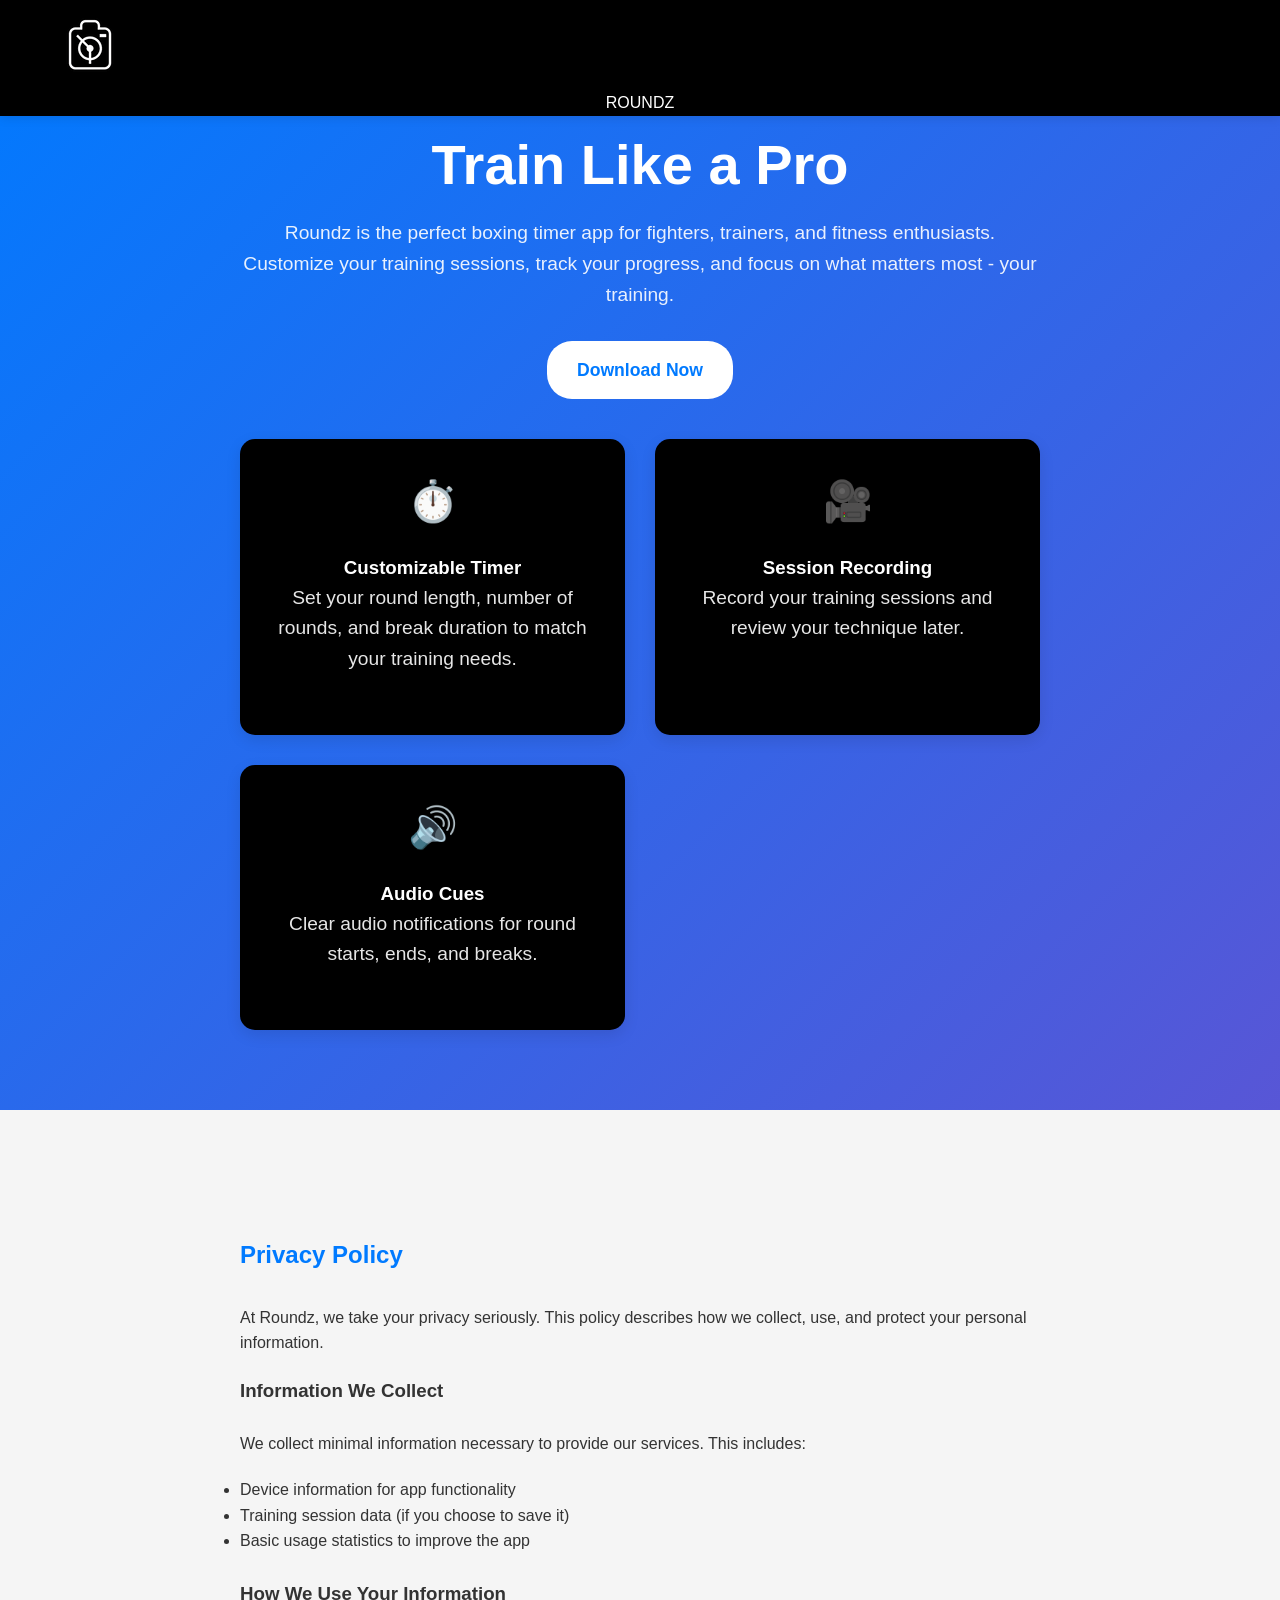
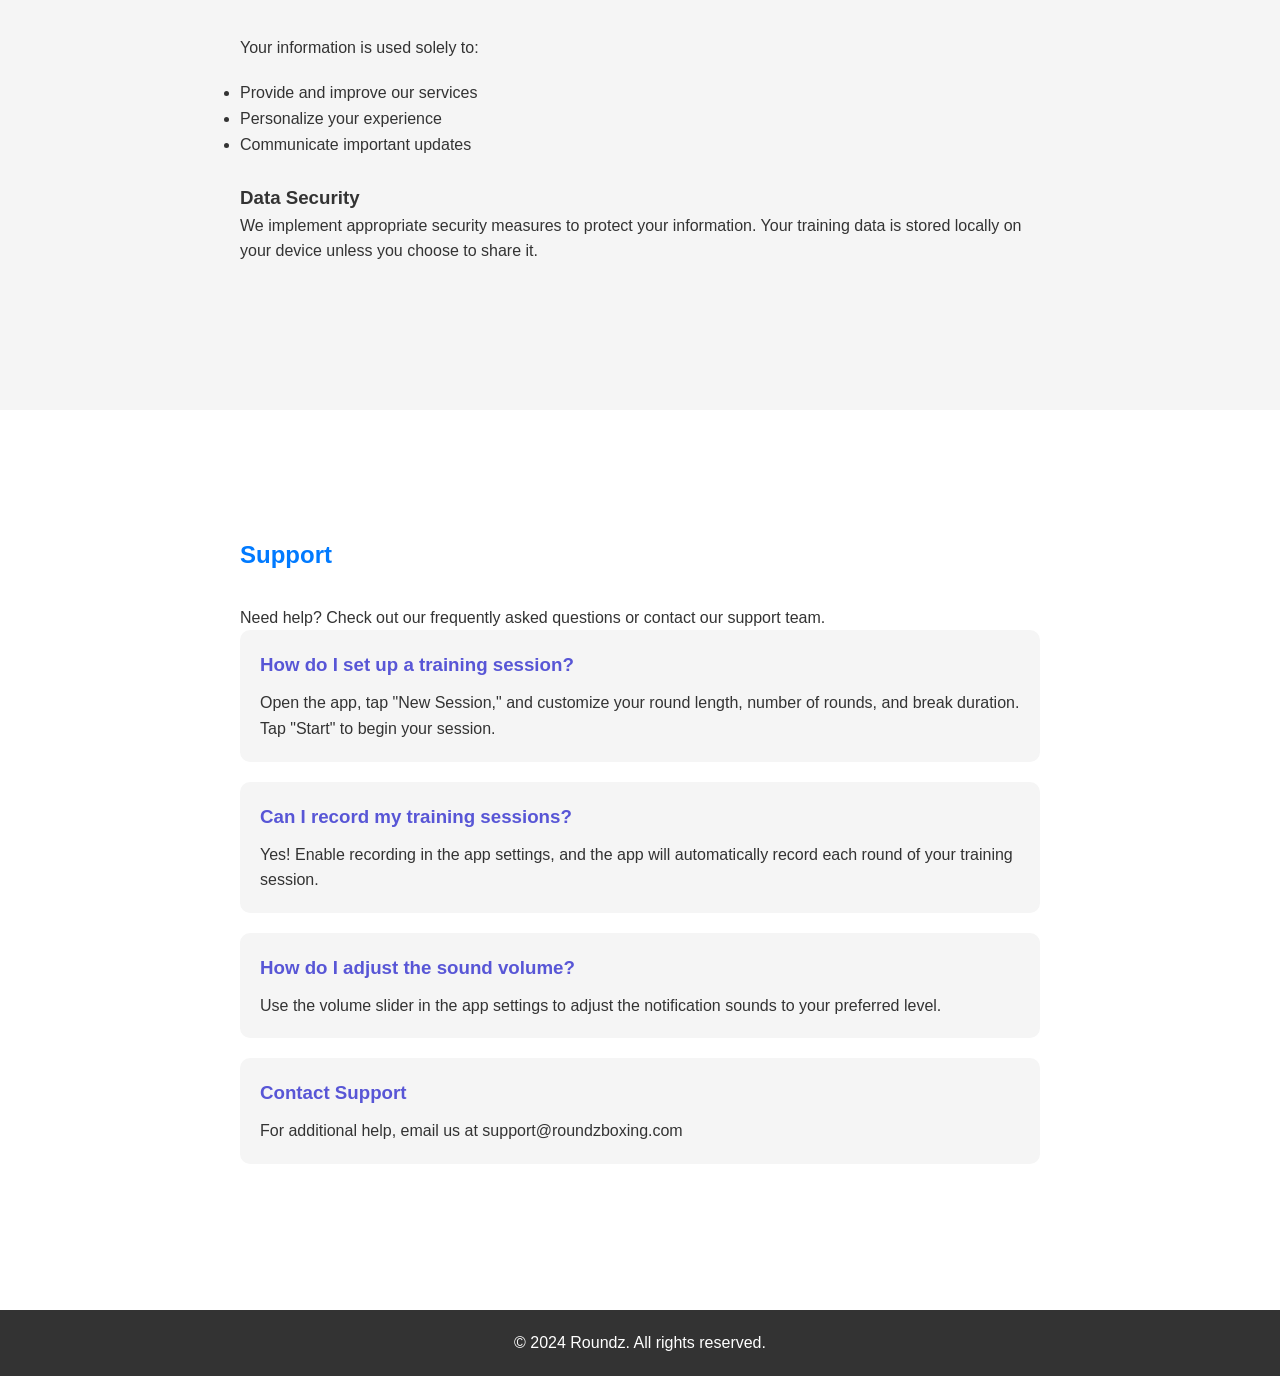
==== index.html @ bc696578 "Update index.html" ====
<!DOCTYPE html>
<html lang="en">
<head>
    <meta charset="UTF-8">
    <meta name="viewport" content="width=device-width, initial-scale=1.0">
    <title>Roundz - Boxing Timer App</title>
    <style>
        :root {
            --primary-color: #007AFF;
            --secondary-color: #5856D6;
            --text-color: #333;
            --light-gray: #f5f5f5;
            --border-color: #e0e0e0;
        }

        * {
            margin: 0;
            padding: 0;
            box-sizing: border-box;
            scroll-behavior: smooth;
        }

        body {
            font-family: -apple-system, BlinkMacSystemFont, 'Segoe UI', Roboto, Oxygen, Ubuntu, Cantarell, sans-serif;
            line-height: 1.6;
            color: var(--text-color);
            background-color: #fff;
        }

        .container {
            max-width: 1200px;
            margin: 0 auto;
            padding: 20px;
        }

        header {
            position: fixed;
            top: 0;
            left: 0;
            right: 0;
            background-color: rgba(0,0,0,1);
            box-shadow: 0 2px 10px rgba(0,0,0,0.1);
            z-index: 1000;
            backdrop-filter: blur(10px);
        }

        .header-content {
            display: flex;
            justify-content: space-between;
            align-items: center;
            padding: 15px 20px;
            max-width: 1200px;
            margin: 0 auto;
        }

        .logo {
            font-size: 1.8em;
            font-weight: bold;
            color: var(--primary-color);
            text-decoration: none;
        }

        nav ul {
            list-style: none;
            display: flex;
            gap: 30px;
        }

        nav a {
            color: white;
            text-decoration: none;
            font-weight: 500;
            transition: color 0.3s ease;
        }

        nav a:hover {
            color: var(--primary-color);
        }

        section {
            min-height: 100vh;
            padding: 80px 20px;
            display: flex;
            align-items: center;
        }

        .hero {
            background: linear-gradient(135deg, var(--primary-color), var(--secondary-color));
            color: white;
            text-align: center;
        }
        .hero-name {
            color: white;
            text-align: center;
        }

        .hero-content {
            max-width: 800px;
            margin: 0 auto;
        }

        .hero h1 {
            font-size: 3.5em;
            margin-bottom: 20px;
            line-height: 1.2;
        }

        .hero p {
            font-size: 1.2em;
            margin-bottom: 30px;
            opacity: 0.9;
        }

        .cta-button {
            display: inline-block;
            background-color: white;
            color: var(--primary-color);
            padding: 15px 30px;
            border-radius: 25px;
            text-decoration: none;
            font-weight: bold;
            font-size: 1.1em;
            transition: transform 0.3s ease;
        }

        .cta-button:hover {
            transform: scale(1.05);
        }

        .features-grid {
            display: grid;
            grid-template-columns: repeat(auto-fit, minmax(300px, 1fr));
            gap: 30px;
            margin-top: 40px;
        }

        .feature-card {
            background-color: black;
            border-radius: 15px;
            padding: 30px;
            text-align: center;
            box-shadow: 0 5px 15px rgba(0,0,0,0.1);
            transition: transform 0.3s ease;
        }

        .feature-card:hover {
            transform: translateY(-5px);
        }

        .feature-icon {
            font-size: 2.5em;
            color: var(--primary-color);
            margin-bottom: 20px;
        }

        .privacy-section {
            background-color: var(--light-gray);
        }

        .privacy-content {
            max-width: 800px;
            margin: 0 auto;
        }

        .privacy-content h2 {
            color: var(--primary-color);
            margin-bottom: 30px;
        }

        .privacy-content p {
            margin-bottom: 20px;
        }

        .support-section {
            background-color: white;
        }

        .support-content {
            max-width: 800px;
            margin: 0 auto;
        }

        .support-content h2 {
            color: var(--primary-color);
            margin-bottom: 30px;
        }

        .faq-item {
            margin-bottom: 20px;
            padding: 20px;
            background-color: var(--light-gray);
            border-radius: 10px;
        }

        .faq-item h3 {
            color: var(--secondary-color);
            margin-bottom: 10px;
        }

        footer {
            background-color: var(--text-color);
            color: white;
            padding: 20px 0;
            text-align: center;
        }

        @media (max-width: 768px) {
            .header-content {
                flex-direction: column;
                gap: 15px;
            }

            nav ul {
                flex-direction: column;
                align-items: center;
                gap: 15px;
            }

            .hero h1 {
                font-size: 2.5em;
            }

            section {
                padding: 60px 20px;
            }
            
          
            
        }
    </style>
</head>
<body>
    <header>
        <div class="header-content">
            <img src="Roundzlogo.png">
        </div>
        <div class="hero-name">ROUNDZ</div>
    
    </header>

    <section id="intro" class="hero">
        <div class="hero-content"><br><br>
            <h1>Train Like a Pro</h1>
            <p>Roundz is the perfect boxing timer app for fighters, trainers, and fitness enthusiasts. Customize your training sessions, track your progress, and focus on what matters most - your training.</p>
            <a href="https://apps.apple.com/us/app/round-timer-video-recorder/id6744423603" class="cta-button">Download Now</a>
            
            <div class="features-grid">
                <div class="feature-card">
                    <div class="feature-icon">⏱️</div>
                    <h3>Customizable Timer</h3>
                    <p>Set your round length, number of rounds, and break duration to match your training needs.</p>
                </div>
                <div class="feature-card">
                    <div class="feature-icon">🎥</div>
                    <h3>Session Recording</h3>
                    <p>Record your training sessions and review your technique later.</p>
                </div>
                <div class="feature-card">
                    <div class="feature-icon">🔊</div>
                    <h3>Audio Cues</h3>
                    <p>Clear audio notifications for round starts, ends, and breaks.</p>
                </div>
            </div>
        </div>
    </section>

    <section id="privacy" class="privacy-section">
        <div class="privacy-content">
            <h2>Privacy Policy</h2>
            <p>At Roundz, we take your privacy seriously. This policy describes how we collect, use, and protect your personal information.</p>
            
            <h3>Information We Collect</h3>
            <br>
            <p>We collect minimal information necessary to provide our services. This includes:</p>
            <ul>
                <li>Device information for app functionality</li>
                <li>Training session data (if you choose to save it)</li>
                <li>Basic usage statistics to improve the app</li>
            </ul>
            <br>
            <h3>How We Use Your Information</h3>
            <br>
            <p>Your information is used solely to:</p>
            <ul>
                <li>Provide and improve our services</li>
                <li>Personalize your experience</li>
                <li>Communicate important updates</li>
            </ul>
<br>
            <h3>Data Security</h3>
            <p>We implement appropriate security measures to protect your information. Your training data is stored locally on your device unless you choose to share it.</p>
        </div>
    </section>

    <section id="support" class="support-section">
        <div class="support-content">
            <h2>Support</h2>
            <p>Need help? Check out our frequently asked questions or contact our support team.</p>

            <div class="faq-item">
                <h3>How do I set up a training session?</h3>
                <p>Open the app, tap "New Session," and customize your round length, number of rounds, and break duration. Tap "Start" to begin your session.</p>
            </div>

            <div class="faq-item">
                <h3>Can I record my training sessions?</h3>
                <p>Yes! Enable recording in the app settings, and the app will automatically record each round of your training session.</p>
            </div>

            <div class="faq-item">
                <h3>How do I adjust the sound volume?</h3>
                <p>Use the volume slider in the app settings to adjust the notification sounds to your preferred level.</p>
            </div>

            <div class="faq-item">
                <h3>Contact Support</h3>
                <p>For additional help, email us at support@roundzboxing.com</p>
            </div>
        </div>
    </section>

    <footer>
        <p>&copy; 2024 Roundz. All rights reserved.</p>
    </footer>

    <script>
        // Handle URL routing
        document.addEventListener('DOMContentLoaded', function() {
            const path = window.location.pathname;
            const sections = {
                '/': '#intro',
                '/privacy': '#privacy',
                '/support': '#support'
            };

            if (sections[path]) {
                const element = document.querySelector(sections[path]);
                if (element) {
                    setTimeout(() => {
                        element.scrollIntoView({ behavior: 'smooth' });
                    }, 100);
                }
            }
        });
    </script>
</body>
</html>
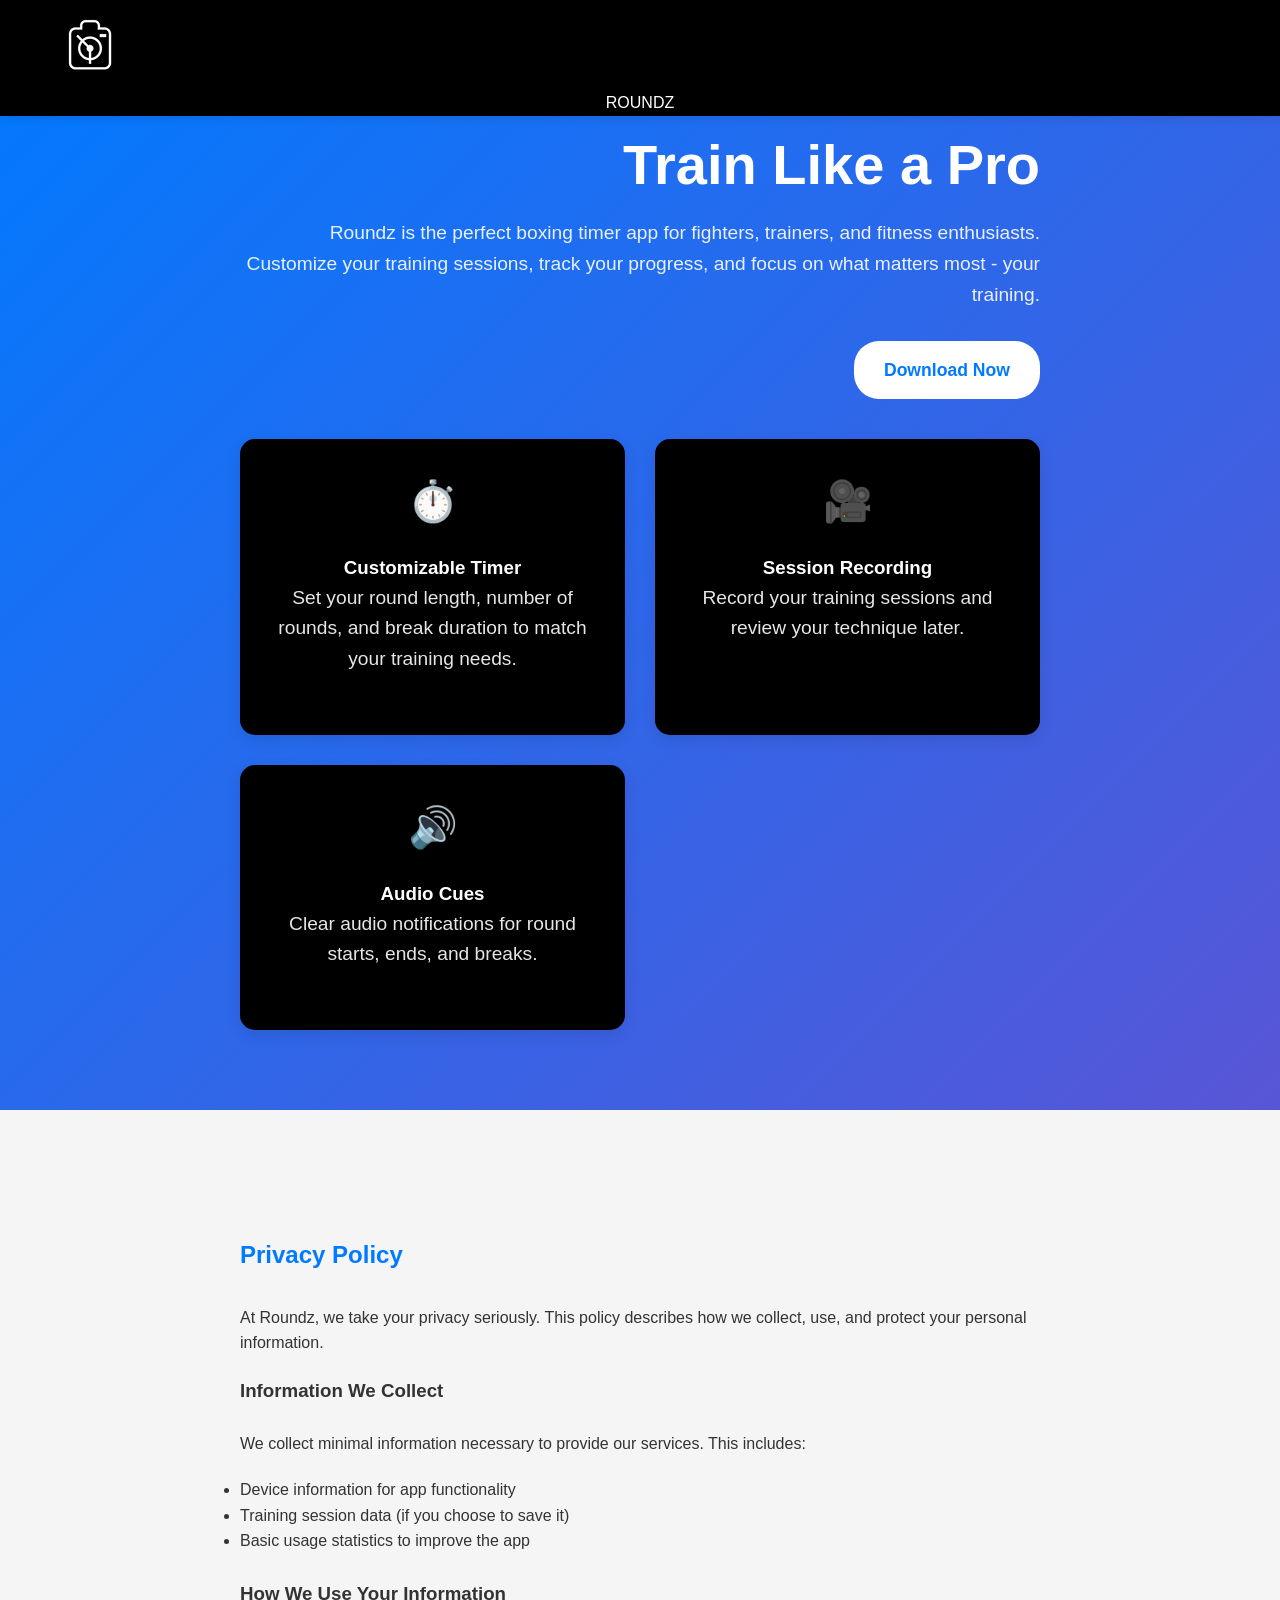
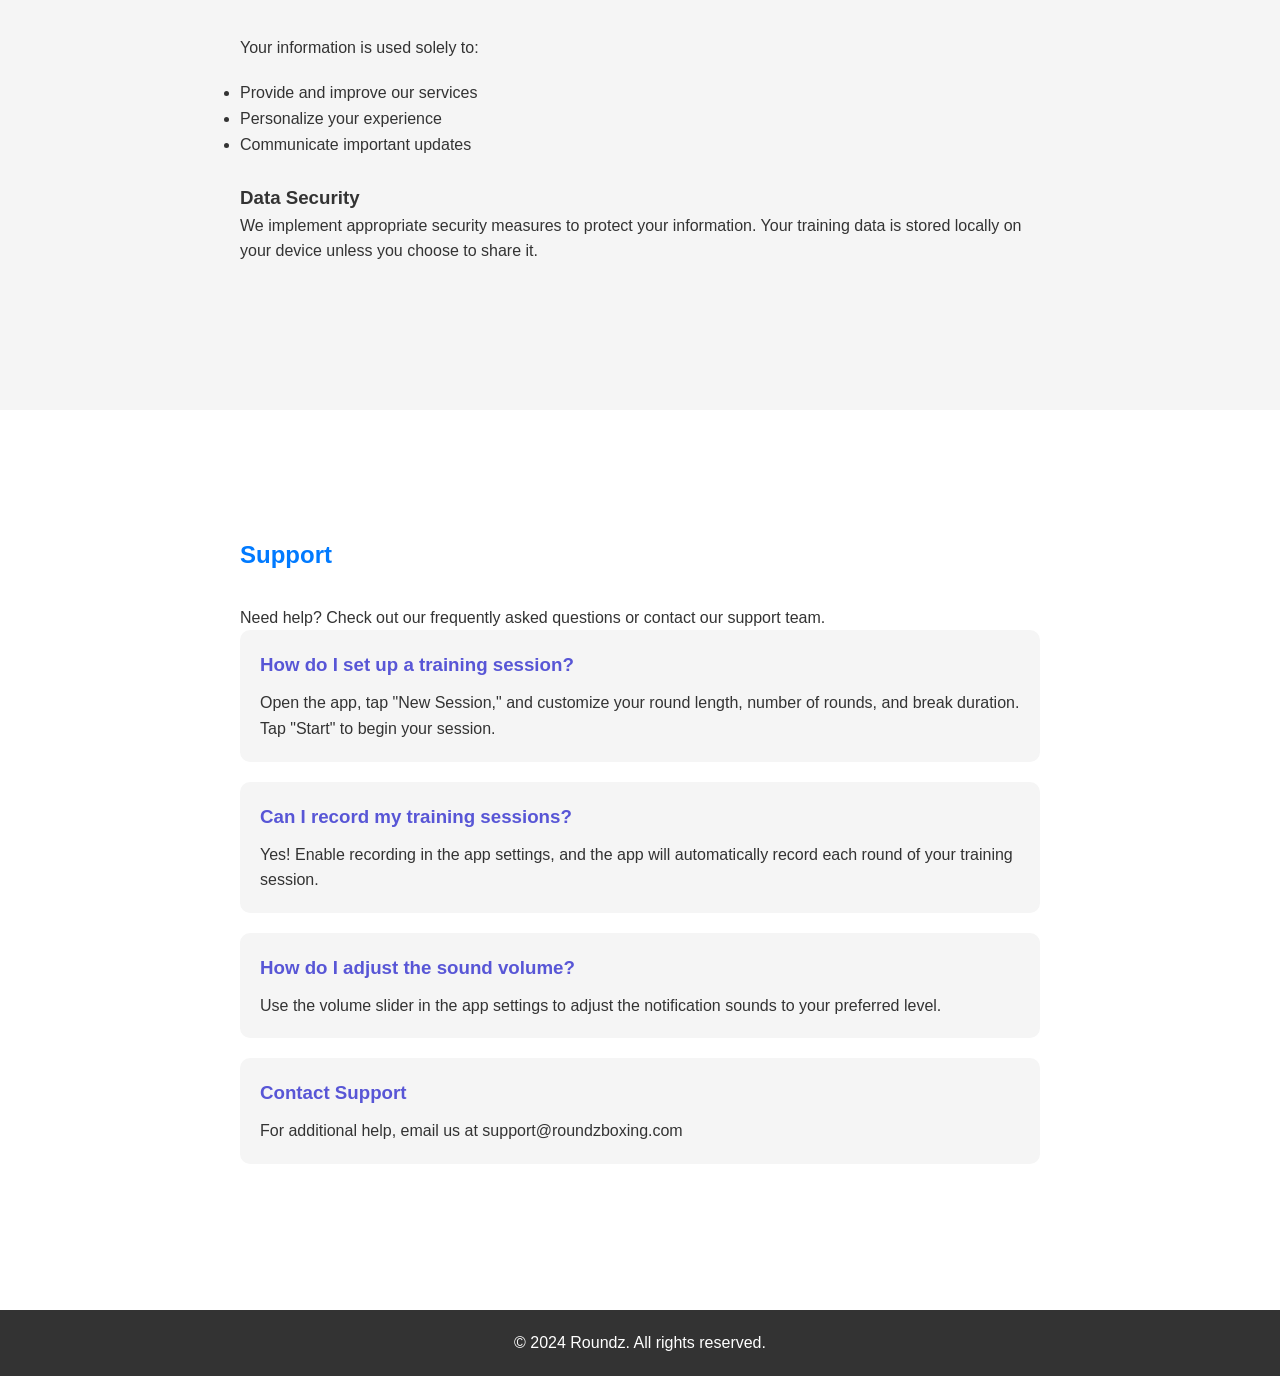
==== commit 0eb2e022: "Update index.html" ====
--- a/index.html
+++ b/index.html
@@ -42,6 +42,7 @@
             box-shadow: 0 2px 10px rgba(0,0,0,0.1);
             z-index: 1000;
             backdrop-filter: blur(10px);
+            text-align: center;
         }
 
         .header-content {
@@ -58,6 +59,7 @@
             font-weight: bold;
             color: var(--primary-color);
             text-decoration: none;
+            
         }
 
         nav ul {
@@ -87,12 +89,11 @@
         .hero {
             background: linear-gradient(135deg, var(--primary-color), var(--secondary-color));
             color: white;
-            text-align: center;
+            text-align: right;
         }
         .hero-name {
             color: white;
-            text-align: center;
-        }
+                    }
 
         .hero-content {
             max-width: 800px;
@@ -232,9 +233,9 @@
 <body>
     <header>
         <div class="header-content">
-            <img src="Roundzlogo.png">
+            <img style="vertical-align:middle" src="Roundzlogo.png">
         </div>
-        <div class="hero-name">ROUNDZ</div>
+        <div class="hero-name" align="center">ROUNDZ</div>
     
     </header>
 
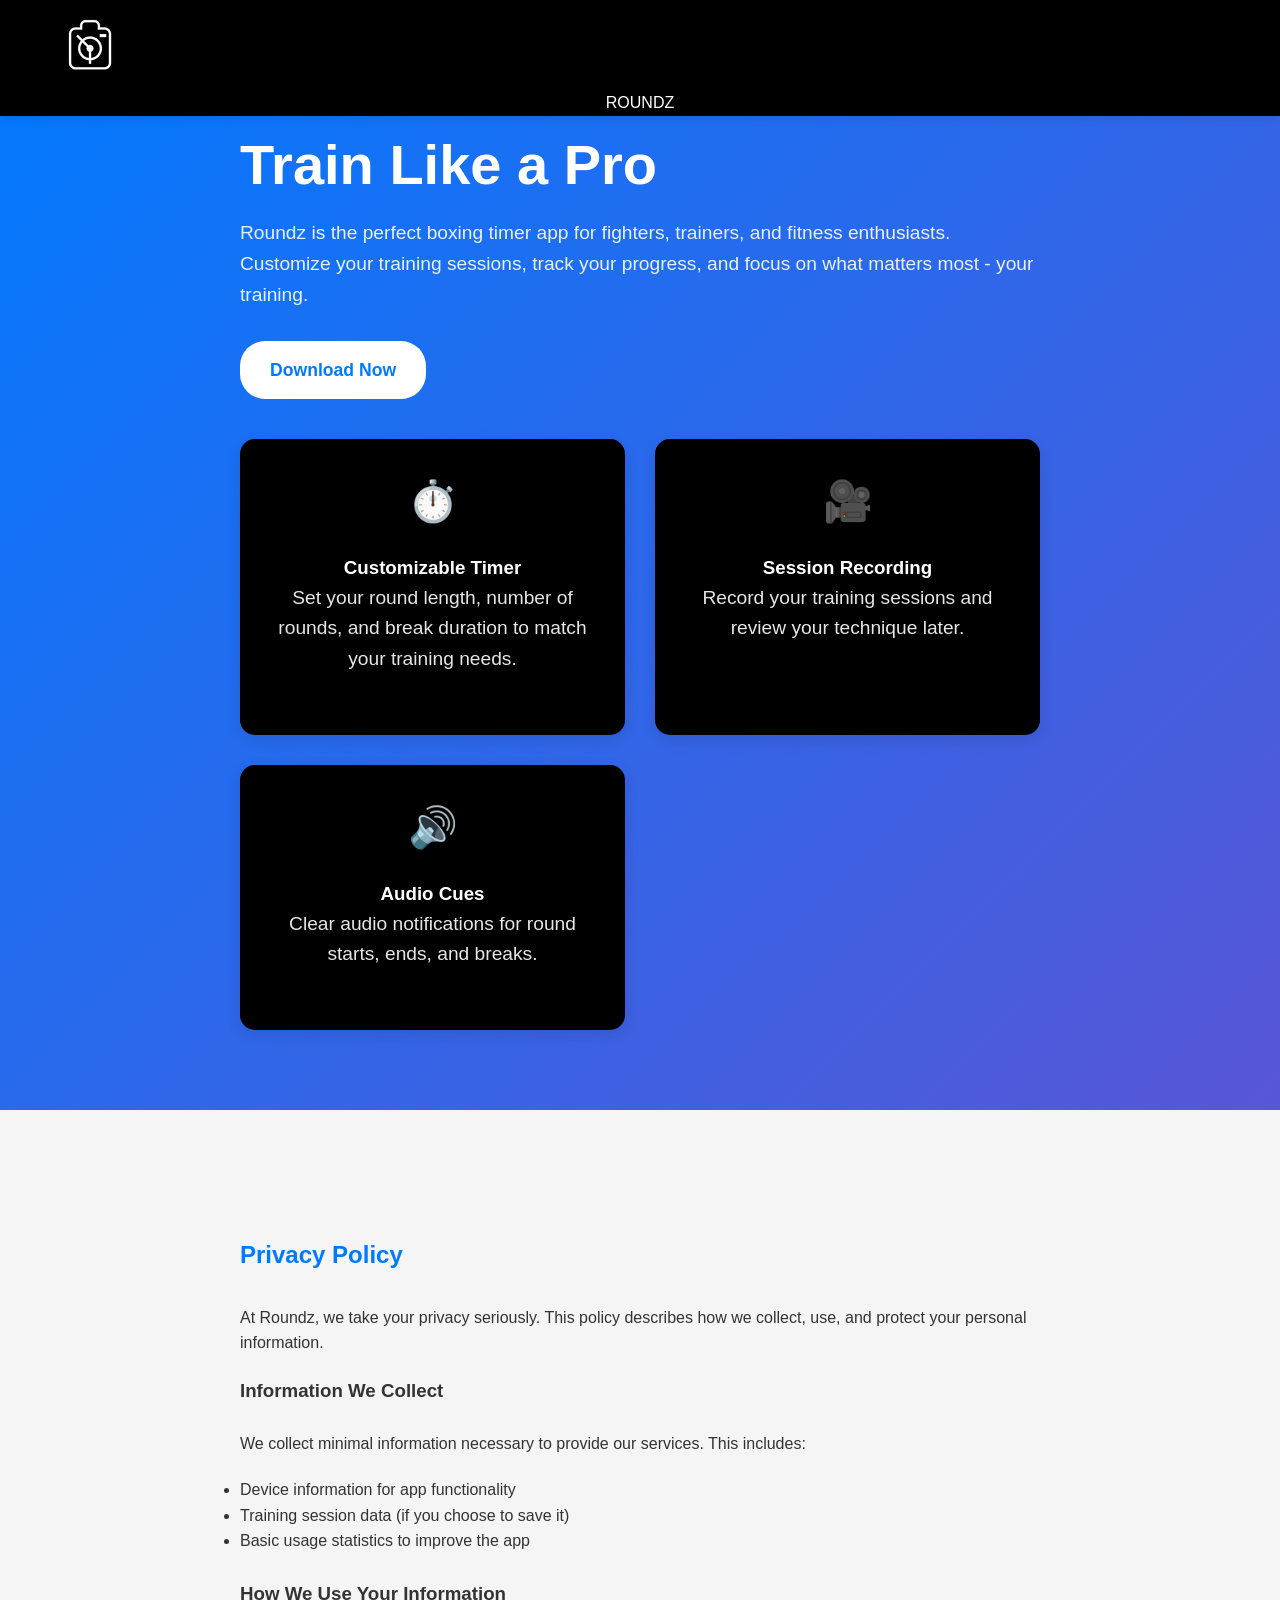
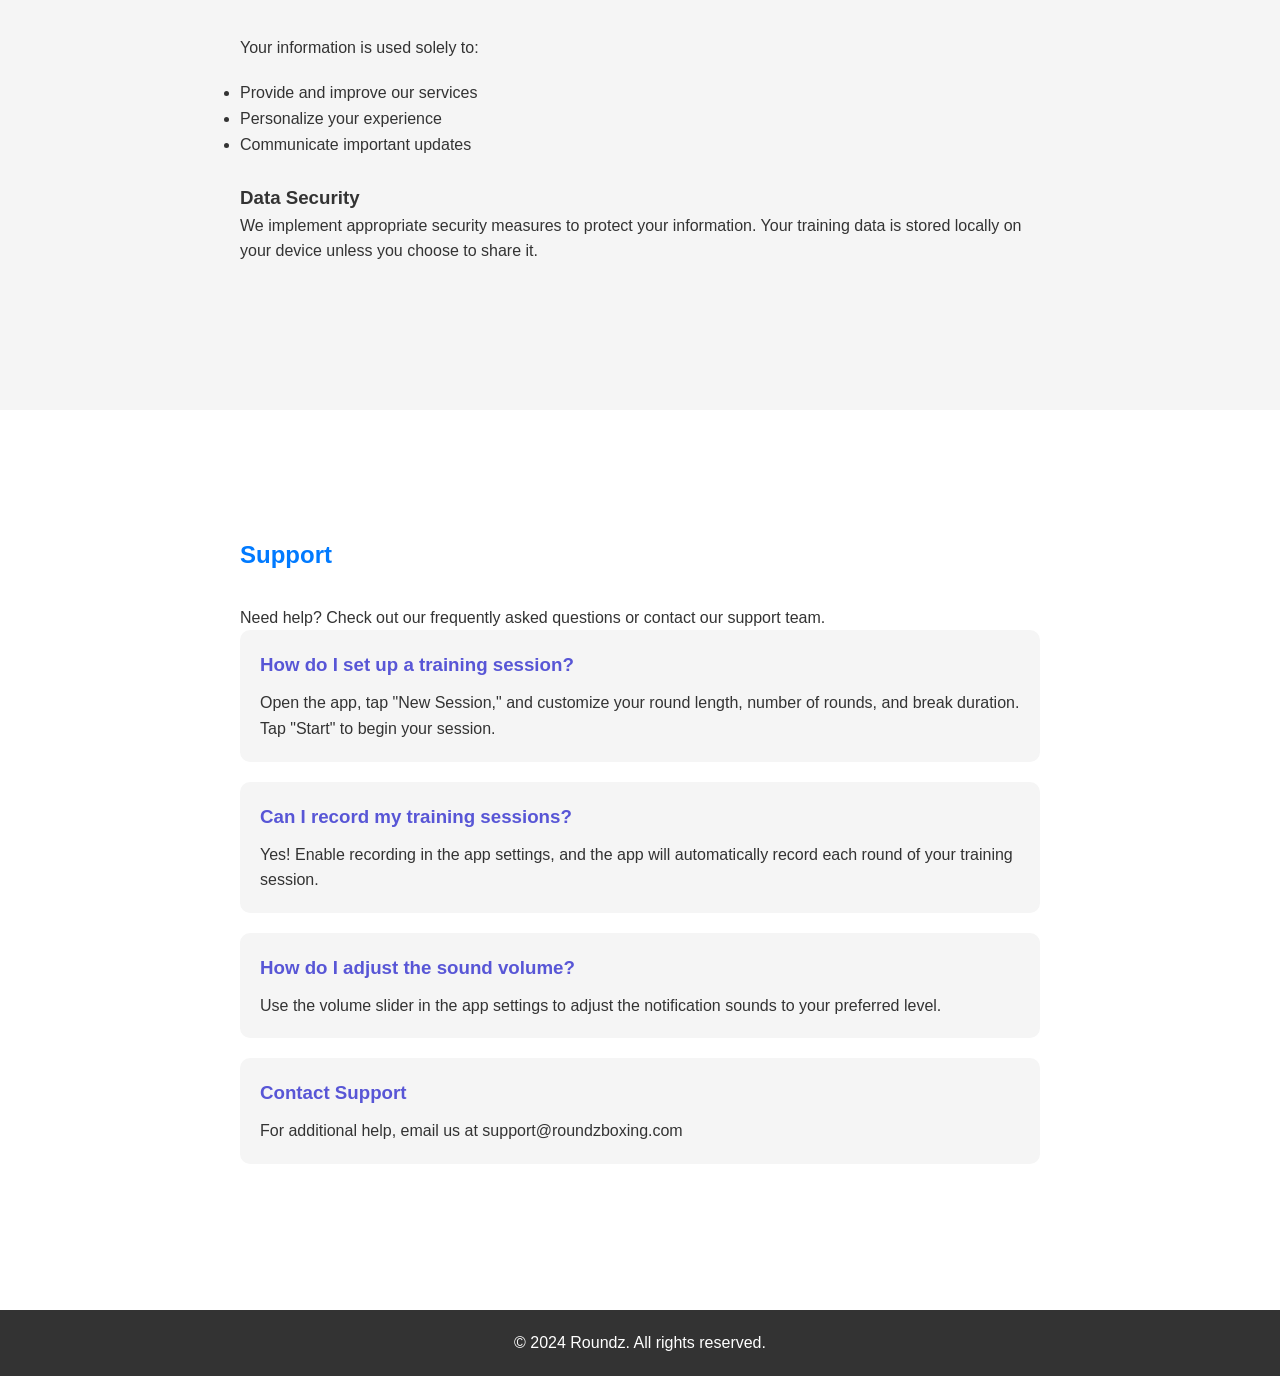
==== commit 9a3ae2f4: "Update index.html" ====
--- a/index.html
+++ b/index.html
@@ -42,7 +42,6 @@
             box-shadow: 0 2px 10px rgba(0,0,0,0.1);
             z-index: 1000;
             backdrop-filter: blur(10px);
-            text-align: center;
         }
 
         .header-content {
@@ -89,7 +88,6 @@
         .hero {
             background: linear-gradient(135deg, var(--primary-color), var(--secondary-color));
             color: white;
-            text-align: right;
         }
         .hero-name {
             color: white;
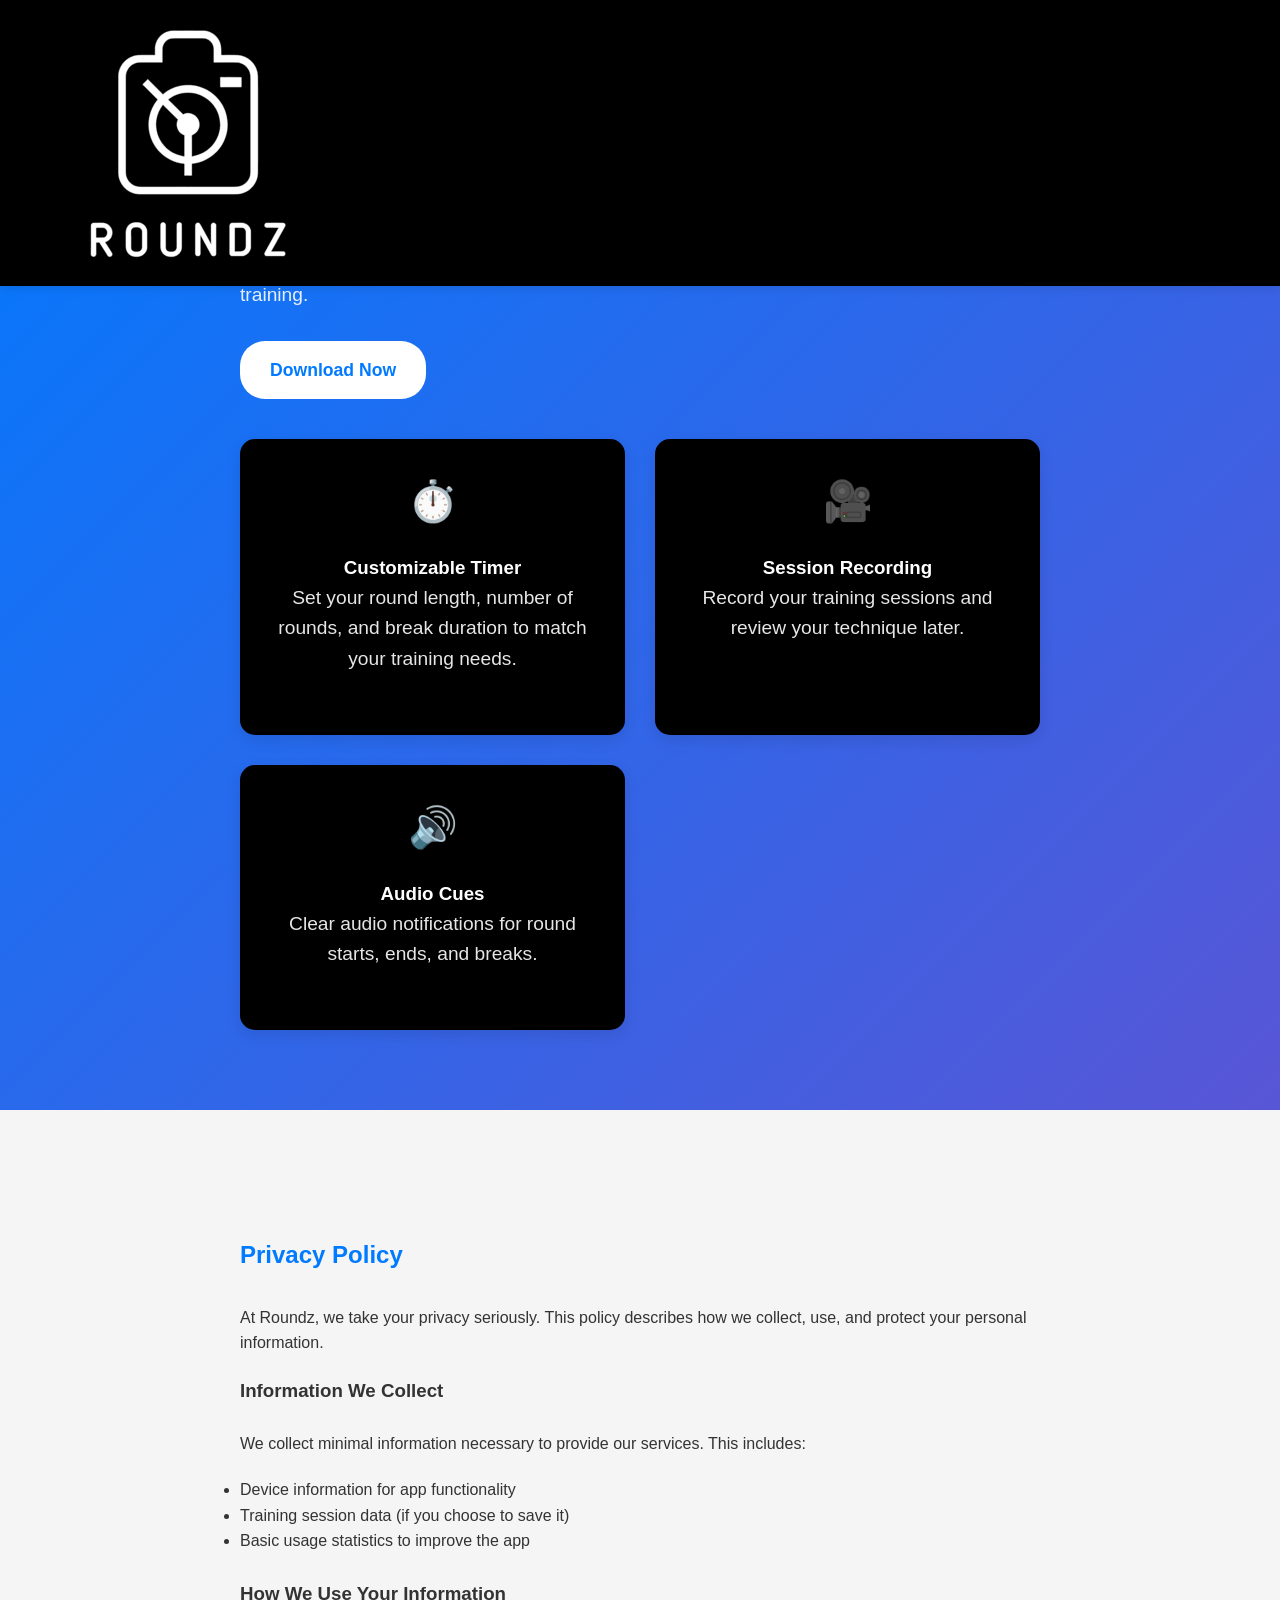
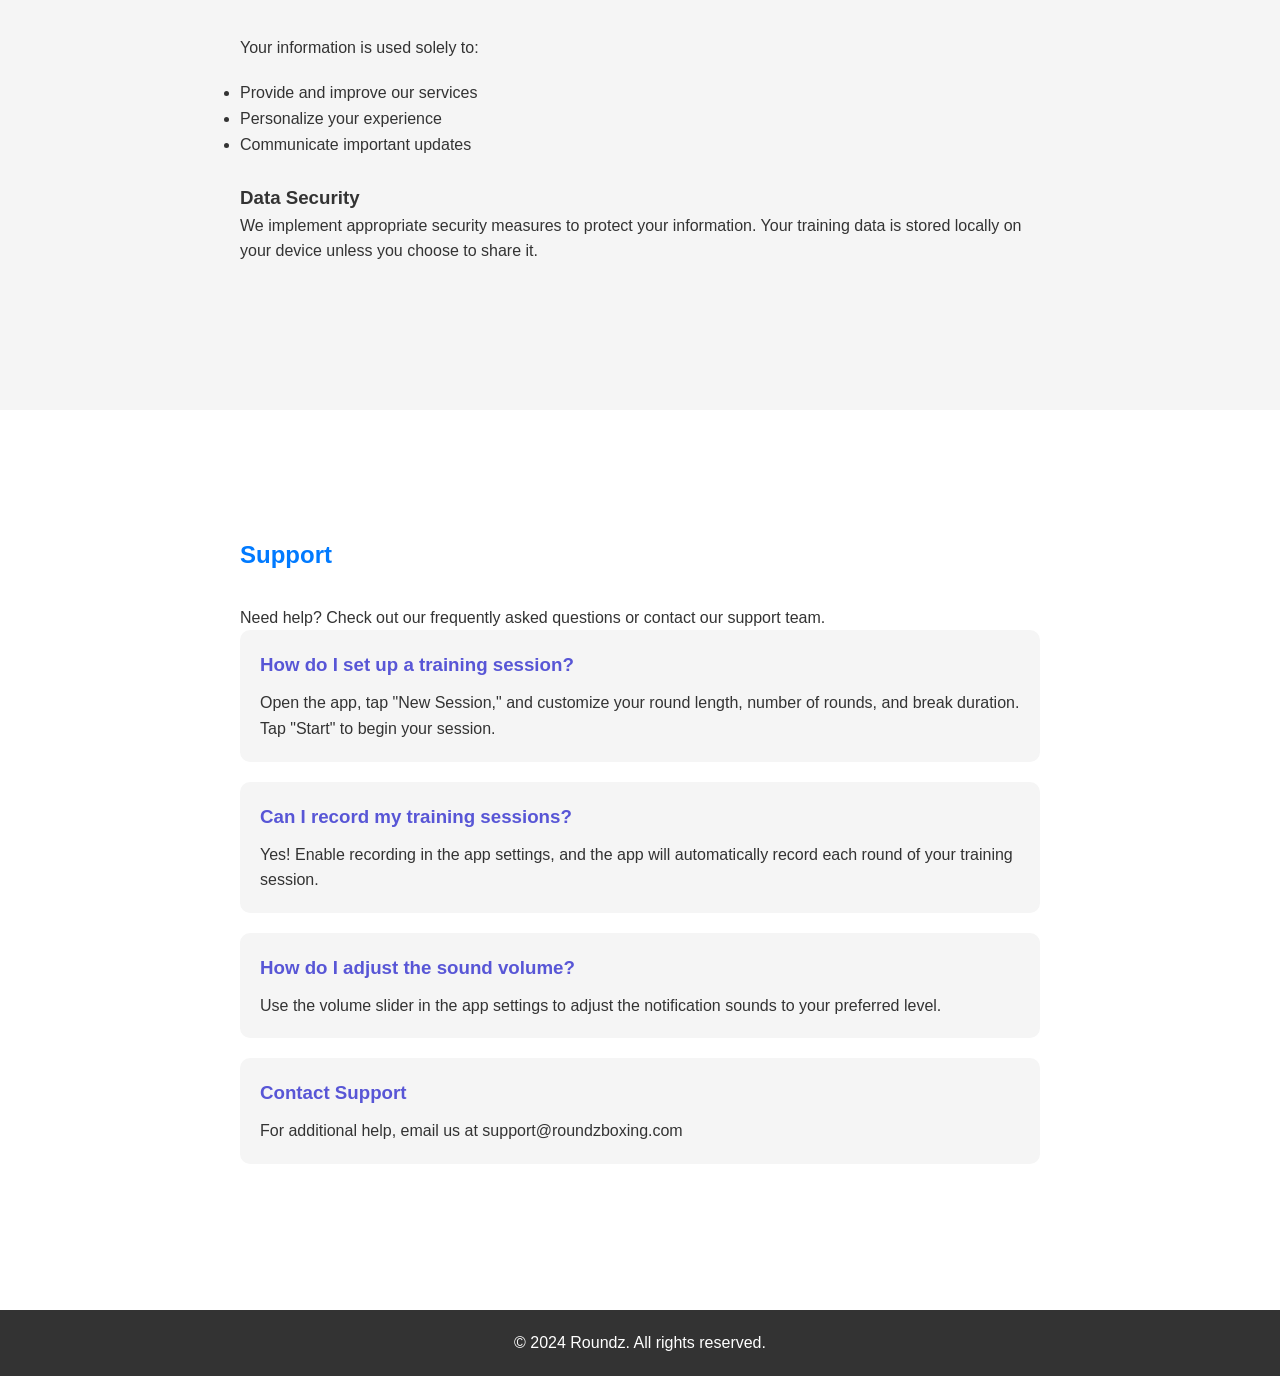
==== commit 33d5c6b2: "Update index.html" ====
--- a/index.html
+++ b/index.html
@@ -231,9 +231,9 @@
 <body>
     <header>
         <div class="header-content">
-            <img style="vertical-align:middle" src="Roundzlogo.png">
+            <img style="vertical-align:middle" src="Roundz.png">
         </div>
-        <div class="hero-name" align="center">ROUNDZ</div>
+        
     
     </header>
 
